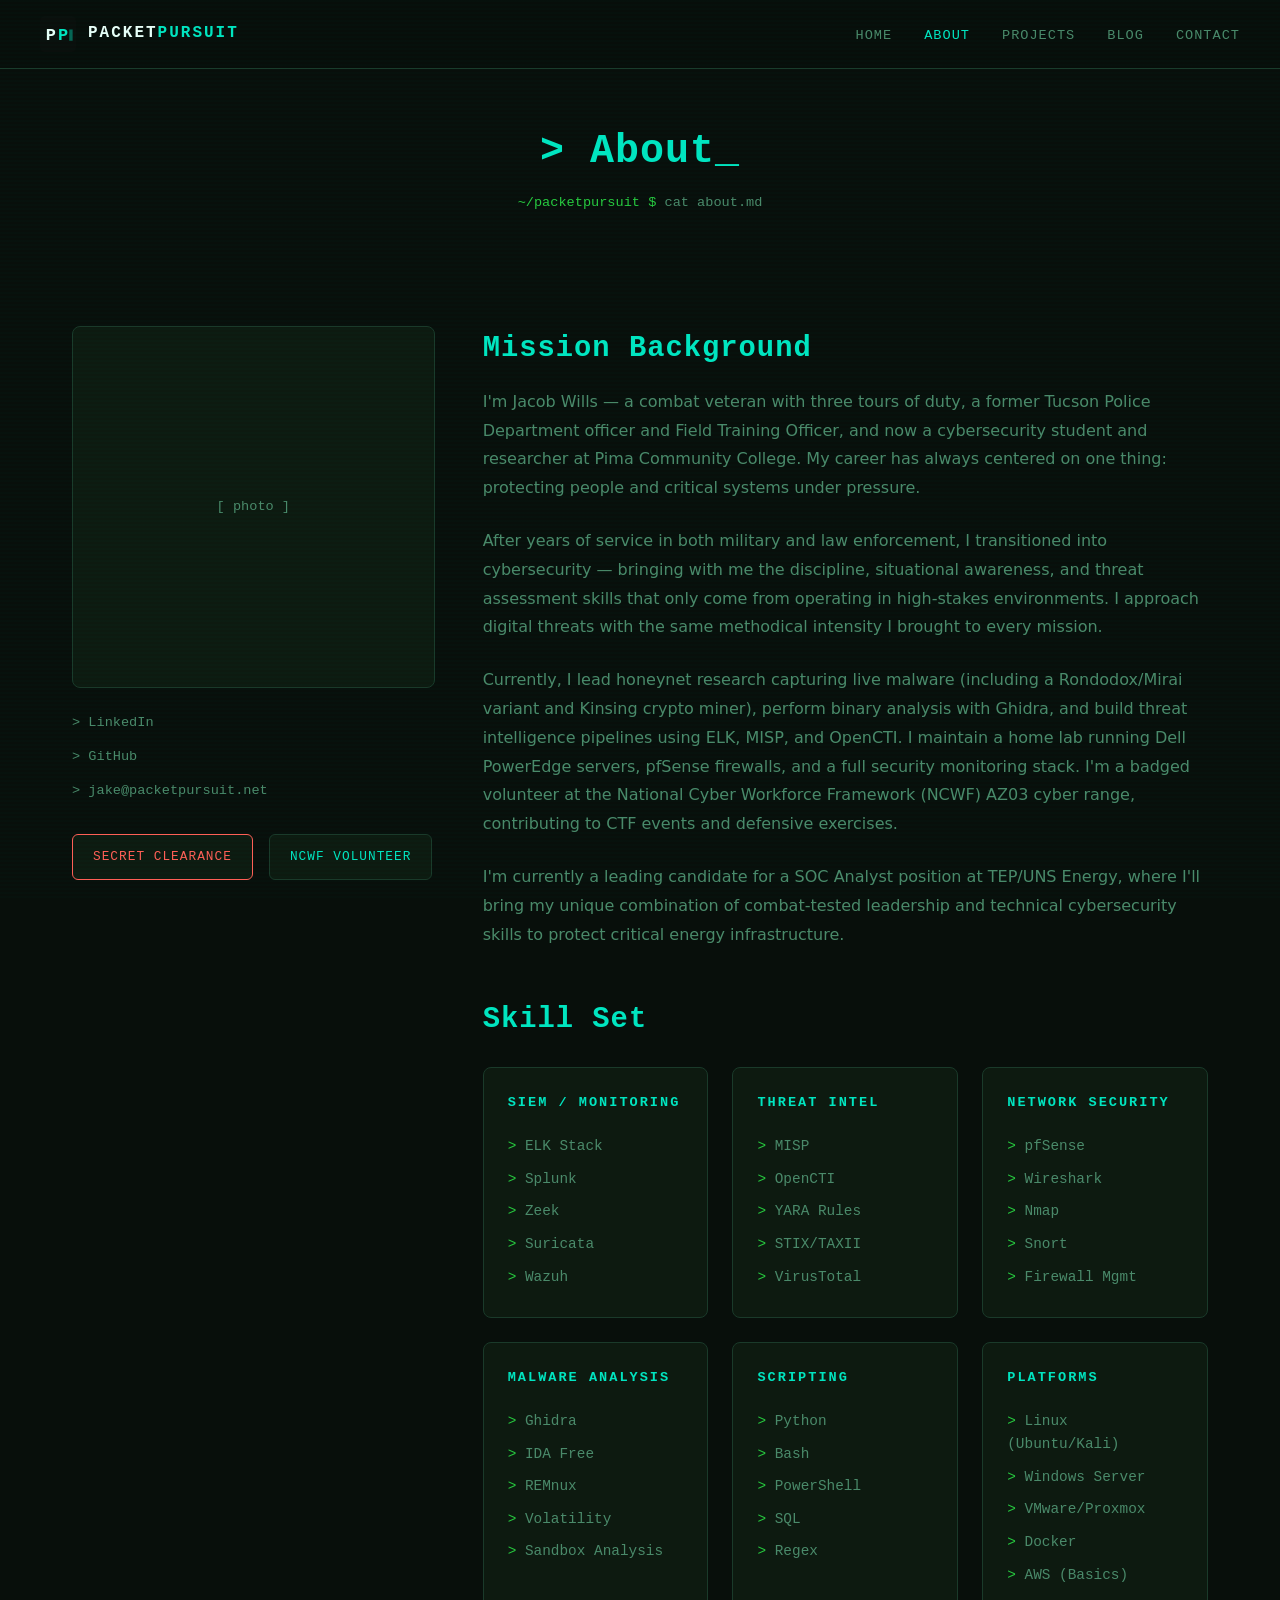
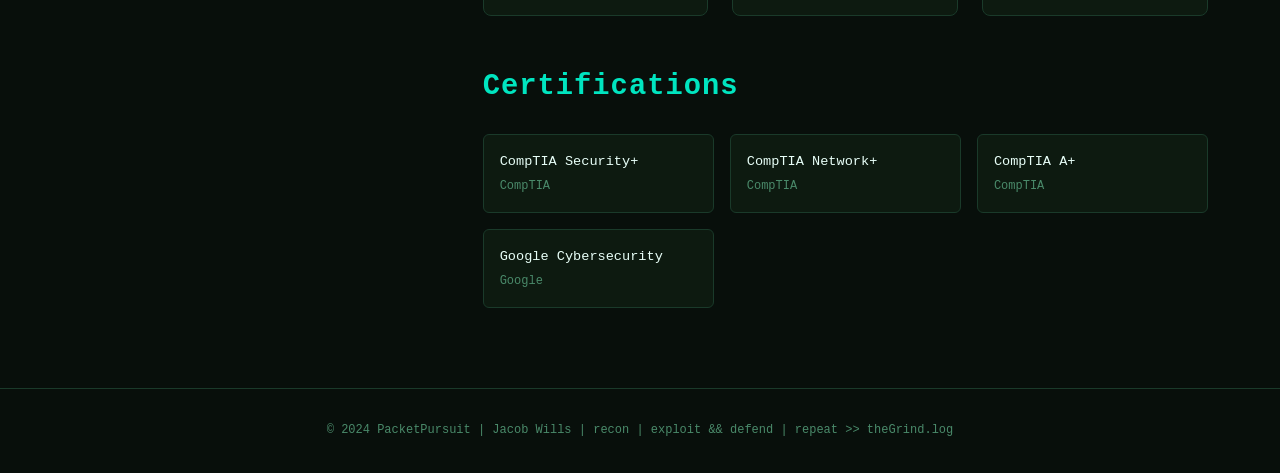
==== about.html @ 6d6a472d "initial site build — full PacketPursuit portfolio Five-page cybersecurity portfolio with terminal-in" ====
<!DOCTYPE html>
<html lang="en">
<head>
    <meta charset="UTF-8">
    <meta name="viewport" content="width=device-width, initial-scale=1.0">
    <title>About | PacketPursuit — Jacob Wills</title>
    <meta name="description" content="About Jacob Wills — veteran, former law enforcement, cybersecurity researcher.">
    <link rel="icon" type="image/svg+xml" href="assets/favicon.svg">
    <link rel="stylesheet" href="css/style.css">
</head>
<body>
    <!-- Nav -->
    <nav>
        <div class="nav-inner">
            <a href="index.html" class="logo-link">
                <img src="assets/favicon.svg" alt="PP">
                <span class="logo-text">PACKET<span>PURSUIT</span></span>
            </a>
            <button class="hamburger" aria-label="Toggle navigation">
                <span></span><span></span><span></span>
            </button>
            <ul>
                <li><a href="index.html">Home</a></li>
                <li><a href="about.html" class="active">About</a></li>
                <li><a href="projects.html">Projects</a></li>
                <li><a href="blog.html">Blog</a></li>
                <li><a href="contact.html">Contact</a></li>
            </ul>
        </div>
    </nav>

    <!-- Page Header -->
    <div class="page-header">
        <h1>&gt; About_</h1>
        <p class="prompt-line"><span>~/packetpursuit $</span> cat about.md</p>
    </div>

    <!-- About Content -->
    <section>
        <div class="container">
            <div class="about-grid">
                <!-- Sidebar -->
                <div class="about-sidebar fade-in">
                    <div class="photo-placeholder">[ photo ]</div>
                    <div class="social-links">
                        <a href="https://www.linkedin.com/in/jacobwills" target="_blank" rel="noopener">&gt; LinkedIn</a>
                        <a href="https://github.com/PacketPursuit" target="_blank" rel="noopener">&gt; GitHub</a>
                        <a href="mailto:jake@packetpursuit.net">&gt; jake@packetpursuit.net</a>
                    </div>

                    <div class="badges">
                        <span class="badge clearance">SECRET CLEARANCE</span>
                        <span class="badge">NCWF VOLUNTEER</span>
                    </div>
                </div>

                <!-- Main Content -->
                <div class="about-content fade-in">
                    <h2>Mission Background</h2>
                    <p>
                        I'm Jacob Wills — a combat veteran with three tours of duty, a former Tucson Police Department officer and Field Training Officer, and now a cybersecurity student and researcher at Pima Community College. My career has always centered on one thing: protecting people and critical systems under pressure.
                    </p>
                    <p>
                        After years of service in both military and law enforcement, I transitioned into cybersecurity — bringing with me the discipline, situational awareness, and threat assessment skills that only come from operating in high-stakes environments. I approach digital threats with the same methodical intensity I brought to every mission.
                    </p>
                    <p>
                        Currently, I lead honeynet research capturing live malware (including a Rondodox/Mirai variant and Kinsing crypto miner), perform binary analysis with Ghidra, and build threat intelligence pipelines using ELK, MISP, and OpenCTI. I maintain a home lab running Dell PowerEdge servers, pfSense firewalls, and a full security monitoring stack. I'm a badged volunteer at the National Cyber Workforce Framework (NCWF) AZ03 cyber range, contributing to CTF events and defensive exercises.
                    </p>
                    <p>
                        I'm currently a leading candidate for a SOC Analyst position at TEP/UNS Energy, where I'll bring my unique combination of combat-tested leadership and technical cybersecurity skills to protect critical energy infrastructure.
                    </p>

                    <!-- Skills -->
                    <div class="skills-section">
                        <h2>Skill Set</h2>
                        <div class="skills-grid">
                            <div class="skill-category">
                                <h4>SIEM / Monitoring</h4>
                                <ul>
                                    <li>ELK Stack</li>
                                    <li>Splunk</li>
                                    <li>Zeek</li>
                                    <li>Suricata</li>
                                    <li>Wazuh</li>
                                </ul>
                            </div>
                            <div class="skill-category">
                                <h4>Threat Intel</h4>
                                <ul>
                                    <li>MISP</li>
                                    <li>OpenCTI</li>
                                    <li>YARA Rules</li>
                                    <li>STIX/TAXII</li>
                                    <li>VirusTotal</li>
                                </ul>
                            </div>
                            <div class="skill-category">
                                <h4>Network Security</h4>
                                <ul>
                                    <li>pfSense</li>
                                    <li>Wireshark</li>
                                    <li>Nmap</li>
                                    <li>Snort</li>
                                    <li>Firewall Mgmt</li>
                                </ul>
                            </div>
                            <div class="skill-category">
                                <h4>Malware Analysis</h4>
                                <ul>
                                    <li>Ghidra</li>
                                    <li>IDA Free</li>
                                    <li>REMnux</li>
                                    <li>Volatility</li>
                                    <li>Sandbox Analysis</li>
                                </ul>
                            </div>
                            <div class="skill-category">
                                <h4>Scripting</h4>
                                <ul>
                                    <li>Python</li>
                                    <li>Bash</li>
                                    <li>PowerShell</li>
                                    <li>SQL</li>
                                    <li>Regex</li>
                                </ul>
                            </div>
                            <div class="skill-category">
                                <h4>Platforms</h4>
                                <ul>
                                    <li>Linux (Ubuntu/Kali)</li>
                                    <li>Windows Server</li>
                                    <li>VMware/Proxmox</li>
                                    <li>Docker</li>
                                    <li>AWS (Basics)</li>
                                </ul>
                            </div>
                        </div>
                    </div>

                    <!-- Certifications -->
                    <div class="skills-section">
                        <h2>Certifications</h2>
                        <div class="certs-grid">
                            <div class="cert-item">
                                CompTIA Security+
                                <span class="cert-org">CompTIA</span>
                            </div>
                            <div class="cert-item">
                                CompTIA Network+
                                <span class="cert-org">CompTIA</span>
                            </div>
                            <div class="cert-item">
                                CompTIA A+
                                <span class="cert-org">CompTIA</span>
                            </div>
                            <div class="cert-item">
                                Google Cybersecurity
                                <span class="cert-org">Google</span>
                            </div>
                        </div>
                    </div>
                </div>
            </div>
        </div>
    </section>

    <!-- Footer -->
    <footer>
        <p>&copy; 2024 PacketPursuit | Jacob Wills | recon | exploit &amp;&amp; defend | repeat &gt;&gt; theGrind.log</p>
    </footer>

    <script src="js/main.js"></script>
</body>
</html>
---- css/style.css ----
/* ===== RESET & BASE ===== */
*, *::before, *::after {
    margin: 0;
    padding: 0;
    box-sizing: border-box;
}

:root {
    --bg: #080f0b;
    --surface: #0d1a10;
    --border: #1a3a2a;
    --accent: #00e5c0;
    --green: #27c93f;
    --text: #e8fff8;
    --text-secondary: #4a8a6a;
    --font-mono: 'Courier New', monospace;
    --font-body: system-ui, -apple-system, sans-serif;
}

html {
    scroll-behavior: smooth;
}

body {
    background: var(--bg);
    color: var(--text);
    font-family: var(--font-body);
    line-height: 1.6;
    overflow-x: hidden;
}

/* ===== SCANLINE OVERLAY ===== */
body::before {
    content: '';
    position: fixed;
    top: 0;
    left: 0;
    width: 100%;
    height: 100%;
    pointer-events: none;
    z-index: 9999;
    background: repeating-linear-gradient(
        0deg,
        transparent,
        transparent 2px,
        rgba(0, 229, 192, 0.015) 2px,
        rgba(0, 229, 192, 0.015) 4px
    );
}

/* ===== TYPOGRAPHY ===== */
h1, h2, h3, h4 {
    font-family: var(--font-mono);
    color: var(--text);
    letter-spacing: 1px;
}

h1 { font-size: 2.5rem; }
h2 { font-size: 1.8rem; margin-bottom: 1.5rem; }
h3 { font-size: 1.3rem; }

a {
    color: var(--accent);
    text-decoration: none;
    transition: color 0.2s;
}

a:hover {
    color: var(--green);
}

/* ===== LAYOUT ===== */
.container {
    max-width: 1200px;
    margin: 0 auto;
    padding: 0 2rem;
}

section {
    padding: 5rem 0;
}

/* ===== NAV ===== */
nav {
    position: fixed;
    top: 0;
    left: 0;
    right: 0;
    z-index: 1000;
    background: rgba(8, 15, 11, 0.95);
    backdrop-filter: blur(10px);
    border-bottom: 1px solid var(--border);
    padding: 1rem 2rem;
}

nav .nav-inner {
    max-width: 1200px;
    margin: 0 auto;
    display: flex;
    justify-content: space-between;
    align-items: center;
}

nav .logo-link {
    display: flex;
    align-items: center;
    gap: 0.75rem;
}

nav .logo-link img {
    height: 36px;
    width: auto;
}

nav .logo-text {
    font-family: var(--font-mono);
    font-size: 1rem;
    font-weight: 700;
    color: var(--text);
    letter-spacing: 2px;
}

nav .logo-text span {
    color: var(--accent);
}

nav ul {
    list-style: none;
    display: flex;
    gap: 2rem;
}

nav ul a {
    font-family: var(--font-mono);
    font-size: 0.85rem;
    color: var(--text-secondary);
    letter-spacing: 1px;
    text-transform: uppercase;
    transition: color 0.2s;
}

nav ul a:hover,
nav ul a.active {
    color: var(--accent);
}

.hamburger {
    display: none;
    flex-direction: column;
    gap: 5px;
    cursor: pointer;
    background: none;
    border: none;
    padding: 4px;
}

.hamburger span {
    display: block;
    width: 24px;
    height: 2px;
    background: var(--accent);
    transition: transform 0.3s, opacity 0.3s;
}

.hamburger.open span:nth-child(1) {
    transform: rotate(45deg) translate(5px, 5px);
}

.hamburger.open span:nth-child(2) {
    opacity: 0;
}

.hamburger.open span:nth-child(3) {
    transform: rotate(-45deg) translate(5px, -5px);
}

/* ===== HERO ===== */
.hero {
    min-height: 100vh;
    display: flex;
    align-items: center;
    justify-content: center;
    text-align: center;
    padding-top: 80px;
}

.hero-terminal {
    background: var(--surface);
    border: 1px solid var(--border);
    border-radius: 8px;
    padding: 2rem 3rem;
    max-width: 700px;
    width: 100%;
    text-align: left;
}

.terminal-dots {
    display: flex;
    gap: 8px;
    margin-bottom: 1rem;
    padding-bottom: 1rem;
    border-bottom: 1px solid var(--border);
}

.terminal-dots span {
    width: 12px;
    height: 12px;
    border-radius: 50%;
}

.dot-red { background: #ff5f56; }
.dot-yellow { background: #ffbd2e; }
.dot-green { background: #27c93f; }

.hero-name {
    font-family: var(--font-mono);
    font-size: 2.2rem;
    font-weight: 700;
    color: var(--text);
    margin-bottom: 0.5rem;
}

.hero-name .cursor {
    display: inline-block;
    width: 14px;
    height: 2.2rem;
    background: var(--accent);
    margin-left: 4px;
    vertical-align: middle;
    animation: blink 1.2s step-end infinite;
}

.hero-tagline {
    font-family: var(--font-mono);
    color: var(--accent);
    font-size: 1.1rem;
    margin-bottom: 1rem;
    opacity: 0;
    transition: opacity 0.8s ease;
}

.hero-tagline.visible {
    opacity: 1;
}

.hero-bio {
    color: var(--text-secondary);
    font-size: 0.95rem;
    line-height: 1.7;
    margin-bottom: 1.5rem;
    opacity: 0;
    transition: opacity 0.8s ease 0.3s;
}

.hero-bio.visible {
    opacity: 1;
}

.hero-prompt {
    font-family: var(--font-mono);
    color: var(--text-secondary);
    font-size: 0.85rem;
    margin-bottom: 0.5rem;
}

.hero-prompt span {
    color: var(--green);
}

@keyframes blink {
    0%, 100% { opacity: 1; }
    50% { opacity: 0; }
}

/* ===== CTA CARDS ===== */
.cta-grid {
    display: grid;
    grid-template-columns: repeat(3, 1fr);
    gap: 1.5rem;
    margin-top: 3rem;
}

.cta-card {
    background: var(--surface);
    border: 1px solid var(--border);
    border-radius: 8px;
    padding: 2rem;
    text-align: center;
    transition: border-color 0.3s, transform 0.3s, box-shadow 0.3s;
}

.cta-card:hover {
    border-color: var(--accent);
    transform: translateY(-4px);
    box-shadow: 0 4px 20px rgba(0, 229, 192, 0.1);
}

.cta-card h3 {
    color: var(--accent);
    margin-bottom: 0.5rem;
}

.cta-card p {
    color: var(--text-secondary);
    font-size: 0.9rem;
    margin-bottom: 1rem;
}

.cta-card a {
    font-family: var(--font-mono);
    font-size: 0.85rem;
}

/* ===== THREAT TICKER ===== */
.ticker-section {
    border-top: 1px solid var(--border);
    padding: 1rem 0;
    overflow: hidden;
}

.ticker-wrap {
    display: flex;
    animation: ticker 30s linear infinite;
}

.ticker-item {
    flex-shrink: 0;
    padding: 0 3rem;
    font-family: var(--font-mono);
    font-size: 0.8rem;
    color: var(--text-secondary);
    white-space: nowrap;
}

.ticker-item .tag {
    color: var(--accent);
    margin-right: 0.5rem;
}

@keyframes ticker {
    0% { transform: translateX(0); }
    100% { transform: translateX(-50%); }
}

/* ===== ABOUT PAGE ===== */
.about-grid {
    display: grid;
    grid-template-columns: 1fr 2fr;
    gap: 3rem;
    align-items: start;
}

.about-sidebar {
    position: sticky;
    top: 100px;
}

.photo-placeholder {
    width: 100%;
    aspect-ratio: 1;
    background: var(--surface);
    border: 1px solid var(--border);
    border-radius: 8px;
    display: flex;
    align-items: center;
    justify-content: center;
    font-family: var(--font-mono);
    color: var(--text-secondary);
    font-size: 0.85rem;
    margin-bottom: 1.5rem;
}

.social-links {
    display: flex;
    flex-direction: column;
    gap: 0.75rem;
}

.social-links a {
    font-family: var(--font-mono);
    font-size: 0.85rem;
    color: var(--text-secondary);
    transition: color 0.2s;
}

.social-links a:hover {
    color: var(--accent);
}

.about-content h2 {
    color: var(--accent);
    margin-bottom: 1rem;
}

.about-content p {
    color: var(--text-secondary);
    margin-bottom: 1.5rem;
    line-height: 1.8;
}

/* ===== SKILLS GRID ===== */
.skills-section {
    margin-top: 3rem;
}

.skills-grid {
    display: grid;
    grid-template-columns: repeat(3, 1fr);
    gap: 1.5rem;
    margin-top: 1.5rem;
}

.skill-category {
    background: var(--surface);
    border: 1px solid var(--border);
    border-radius: 8px;
    padding: 1.5rem;
}

.skill-category h4 {
    color: var(--accent);
    font-size: 0.85rem;
    text-transform: uppercase;
    letter-spacing: 2px;
    margin-bottom: 1rem;
}

.skill-category ul {
    list-style: none;
}

.skill-category li {
    color: var(--text-secondary);
    font-size: 0.9rem;
    padding: 0.3rem 0;
    font-family: var(--font-mono);
}

.skill-category li::before {
    content: '> ';
    color: var(--green);
}

/* ===== BADGES ===== */
.badges {
    display: flex;
    gap: 1rem;
    margin-top: 2rem;
    flex-wrap: wrap;
}

.badge {
    background: var(--surface);
    border: 1px solid var(--border);
    border-radius: 6px;
    padding: 0.75rem 1.25rem;
    font-family: var(--font-mono);
    font-size: 0.8rem;
    color: var(--accent);
    letter-spacing: 1px;
}

.badge.clearance {
    border-color: #ff5f56;
    color: #ff5f56;
}

/* ===== CERTIFICATIONS ===== */
.certs-grid {
    display: grid;
    grid-template-columns: repeat(auto-fill, minmax(200px, 1fr));
    gap: 1rem;
    margin-top: 1.5rem;
}

.cert-item {
    background: var(--surface);
    border: 1px solid var(--border);
    border-radius: 6px;
    padding: 1rem;
    font-family: var(--font-mono);
    font-size: 0.85rem;
    color: var(--text);
}

.cert-item .cert-org {
    color: var(--text-secondary);
    font-size: 0.75rem;
    display: block;
    margin-top: 0.25rem;
}

/* ===== PROJECTS ===== */
.projects-grid {
    display: grid;
    grid-template-columns: repeat(auto-fill, minmax(340px, 1fr));
    gap: 1.5rem;
}

.project-card {
    background: var(--surface);
    border: 1px solid var(--border);
    border-radius: 8px;
    padding: 2rem;
    transition: border-color 0.3s, transform 0.3s, box-shadow 0.3s;
}

.project-card:hover {
    border-color: var(--accent);
    transform: translateY(-4px);
    box-shadow: 0 4px 20px rgba(0, 229, 192, 0.1);
}

.project-card.featured {
    grid-column: 1 / -1;
    border-color: var(--accent);
    background: linear-gradient(135deg, var(--surface) 0%, rgba(0, 229, 192, 0.03) 100%);
}

.project-card .featured-tag {
    display: inline-block;
    font-family: var(--font-mono);
    font-size: 0.7rem;
    color: var(--bg);
    background: var(--accent);
    padding: 0.2rem 0.6rem;
    border-radius: 3px;
    letter-spacing: 2px;
    text-transform: uppercase;
    margin-bottom: 0.75rem;
}

.project-card h3 {
    color: var(--text);
    margin-bottom: 0.75rem;
}

.project-tags {
    display: flex;
    flex-wrap: wrap;
    gap: 0.5rem;
    margin-bottom: 1rem;
}

.project-tags span {
    font-family: var(--font-mono);
    font-size: 0.7rem;
    padding: 0.2rem 0.6rem;
    border: 1px solid var(--border);
    border-radius: 3px;
    color: var(--text-secondary);
}

.project-card p {
    color: var(--text-secondary);
    font-size: 0.9rem;
    line-height: 1.7;
    margin-bottom: 1rem;
}

.project-detail {
    max-height: 0;
    overflow: hidden;
    transition: max-height 0.4s ease;
}

.project-detail.open {
    max-height: 500px;
}

.project-detail p {
    padding-top: 1rem;
    border-top: 1px solid var(--border);
}

.project-links {
    display: flex;
    gap: 1rem;
    margin-top: 1rem;
}

.project-links a {
    font-family: var(--font-mono);
    font-size: 0.8rem;
}

.expand-btn {
    background: none;
    border: 1px solid var(--border);
    color: var(--text-secondary);
    font-family: var(--font-mono);
    font-size: 0.8rem;
    padding: 0.4rem 1rem;
    border-radius: 4px;
    cursor: pointer;
    transition: border-color 0.2s, color 0.2s;
}

.expand-btn:hover {
    border-color: var(--accent);
    color: var(--accent);
}

/* CTF Section */
.ctf-section {
    margin-top: 3rem;
    padding-top: 3rem;
    border-top: 1px solid var(--border);
}

.ctf-placeholder {
    background: var(--surface);
    border: 1px solid var(--border);
    border-radius: 8px;
    padding: 3rem;
    text-align: center;
}

.ctf-placeholder p {
    color: var(--text-secondary);
    font-family: var(--font-mono);
    font-size: 0.9rem;
}

/* ===== BLOG ===== */
.blog-grid {
    display: grid;
    grid-template-columns: 1fr 1fr;
    gap: 3rem;
}

.blog-column h2 {
    color: var(--accent);
    margin-bottom: 1.5rem;
    padding-bottom: 0.75rem;
    border-bottom: 1px solid var(--border);
}

.blog-column .column-desc {
    color: var(--text-secondary);
    font-size: 0.85rem;
    margin-bottom: 1.5rem;
    font-style: italic;
}

.post-card {
    background: var(--surface);
    border: 1px solid var(--border);
    border-radius: 8px;
    padding: 1.5rem;
    margin-bottom: 1.5rem;
    transition: border-color 0.3s, transform 0.3s;
}

.post-card:hover {
    border-color: var(--accent);
    transform: translateY(-2px);
}

.post-card .post-date {
    font-family: var(--font-mono);
    font-size: 0.75rem;
    color: var(--text-secondary);
    margin-bottom: 0.5rem;
}

.post-card h3 {
    font-size: 1.1rem;
    margin-bottom: 0.5rem;
}

.post-card .post-tags {
    display: flex;
    gap: 0.5rem;
    margin-bottom: 0.75rem;
}

.post-card .post-tags span {
    font-family: var(--font-mono);
    font-size: 0.65rem;
    padding: 0.15rem 0.5rem;
    border: 1px solid var(--border);
    border-radius: 3px;
    color: var(--accent);
}

.post-card .excerpt {
    color: var(--text-secondary);
    font-size: 0.85rem;
    line-height: 1.6;
    margin-bottom: 0.75rem;
}

.post-card .read-more {
    font-family: var(--font-mono);
    font-size: 0.8rem;
}

.automation-note {
    font-family: var(--font-mono);
    font-size: 0.75rem;
    color: var(--text-secondary);
    background: var(--surface);
    border: 1px dashed var(--border);
    border-radius: 6px;
    padding: 0.75rem 1rem;
    margin-top: 1rem;
}

/* ===== CONTACT ===== */
.contact-layout {
    max-width: 700px;
    margin: 0 auto;
    text-align: center;
}

.contact-info {
    margin-bottom: 3rem;
}

.contact-info h2 {
    color: var(--accent);
    margin-bottom: 1.5rem;
}

.contact-item {
    font-family: var(--font-mono);
    font-size: 0.95rem;
    color: var(--text-secondary);
    margin-bottom: 0.75rem;
}

.contact-item a {
    color: var(--text);
}

.download-btns {
    display: flex;
    gap: 1rem;
    justify-content: center;
    margin: 2rem 0;
}

.btn {
    display: inline-block;
    font-family: var(--font-mono);
    font-size: 0.85rem;
    padding: 0.75rem 1.5rem;
    border: 1px solid var(--accent);
    border-radius: 6px;
    color: var(--accent);
    text-transform: uppercase;
    letter-spacing: 1px;
    transition: background 0.3s, color 0.3s;
}

.btn:hover {
    background: var(--accent);
    color: var(--bg);
}

.btn-primary {
    background: var(--accent);
    color: var(--bg);
}

.btn-primary:hover {
    background: transparent;
    color: var(--accent);
}

/* Contact Form */
.contact-form {
    text-align: left;
    margin-top: 3rem;
}

.contact-form h3 {
    text-align: center;
    color: var(--accent);
    margin-bottom: 1.5rem;
}

.form-group {
    margin-bottom: 1.25rem;
}

.form-group label {
    display: block;
    font-family: var(--font-mono);
    font-size: 0.8rem;
    color: var(--text-secondary);
    margin-bottom: 0.5rem;
    text-transform: uppercase;
    letter-spacing: 1px;
}

.form-group input,
.form-group textarea {
    width: 100%;
    padding: 0.75rem 1rem;
    background: var(--surface);
    border: 1px solid var(--border);
    border-radius: 6px;
    color: var(--text);
    font-family: var(--font-body);
    font-size: 0.9rem;
    transition: border-color 0.3s;
}

.form-group input:focus,
.form-group textarea:focus {
    outline: none;
    border-color: var(--accent);
}

.form-group textarea {
    min-height: 150px;
    resize: vertical;
}

.form-submit {
    text-align: center;
    margin-top: 1.5rem;
}

.form-submit button {
    cursor: pointer;
}

/* Tracking Widget */
.tracking-widget {
    margin-top: 3rem;
    background: var(--surface);
    border: 1px solid var(--border);
    border-radius: 8px;
    padding: 1.5rem;
}

.tracking-widget h4 {
    font-size: 0.8rem;
    color: var(--accent);
    text-transform: uppercase;
    letter-spacing: 2px;
    margin-bottom: 0.75rem;
}

.tracking-widget .cve-id {
    font-family: var(--font-mono);
    font-size: 1.1rem;
    color: var(--text);
    margin-bottom: 0.5rem;
}

.tracking-widget .cve-desc {
    color: var(--text-secondary);
    font-size: 0.85rem;
}

/* ===== CHATBOT ===== */
.chat-toggle {
    position: fixed;
    bottom: 2rem;
    right: 2rem;
    width: 56px;
    height: 56px;
    border-radius: 50%;
    background: var(--accent);
    border: none;
    cursor: pointer;
    display: flex;
    align-items: center;
    justify-content: center;
    z-index: 10000;
    box-shadow: 0 4px 20px rgba(0, 229, 192, 0.3);
    transition: transform 0.3s;
}

.chat-toggle:hover {
    transform: scale(1.1);
}

.chat-toggle svg {
    width: 24px;
    height: 24px;
    fill: var(--bg);
}

.chat-panel {
    position: fixed;
    bottom: 6rem;
    right: 2rem;
    width: 380px;
    height: 500px;
    background: var(--surface);
    border: 1px solid var(--border);
    border-radius: 12px;
    display: flex;
    flex-direction: column;
    z-index: 10000;
    opacity: 0;
    transform: translateY(20px) scale(0.95);
    pointer-events: none;
    transition: opacity 0.3s, transform 0.3s;
    overflow: hidden;
}

.chat-panel.open {
    opacity: 1;
    transform: translateY(0) scale(1);
    pointer-events: auto;
}

.chat-header {
    display: flex;
    justify-content: space-between;
    align-items: center;
    padding: 1rem 1.25rem;
    border-bottom: 1px solid var(--border);
    background: var(--bg);
}

.chat-header h4 {
    font-size: 0.9rem;
    color: var(--accent);
}

.chat-close {
    background: none;
    border: none;
    color: var(--text-secondary);
    cursor: pointer;
    font-size: 1.2rem;
    font-family: var(--font-mono);
}

.chat-messages {
    flex: 1;
    overflow-y: auto;
    padding: 1rem;
    display: flex;
    flex-direction: column;
    gap: 0.75rem;
}

.chat-msg {
    max-width: 85%;
    padding: 0.6rem 1rem;
    border-radius: 8px;
    font-size: 0.85rem;
    line-height: 1.5;
}

.chat-msg.bot {
    background: var(--bg);
    color: var(--text);
    align-self: flex-start;
    border: 1px solid var(--border);
}

.chat-msg.user {
    background: var(--accent);
    color: var(--bg);
    align-self: flex-end;
}

.chat-input-area {
    display: flex;
    padding: 0.75rem;
    border-top: 1px solid var(--border);
    gap: 0.5rem;
}

.chat-input-area input {
    flex: 1;
    padding: 0.6rem 0.75rem;
    background: var(--bg);
    border: 1px solid var(--border);
    border-radius: 6px;
    color: var(--text);
    font-size: 0.85rem;
    font-family: var(--font-body);
}

.chat-input-area input:focus {
    outline: none;
    border-color: var(--accent);
}

.chat-input-area button {
    padding: 0.6rem 1rem;
    background: var(--accent);
    border: none;
    border-radius: 6px;
    color: var(--bg);
    font-family: var(--font-mono);
    font-size: 0.8rem;
    cursor: pointer;
    font-weight: 700;
    transition: opacity 0.2s;
}

.chat-input-area button:hover {
    opacity: 0.85;
}

/* ===== FOOTER ===== */
footer {
    border-top: 1px solid var(--border);
    padding: 2rem;
    text-align: center;
}

footer p {
    font-family: var(--font-mono);
    font-size: 0.75rem;
    color: var(--text-secondary);
}

/* ===== FADE-IN ANIMATION ===== */
.fade-in {
    opacity: 0;
    transform: translateY(30px);
    transition: opacity 0.6s ease, transform 0.6s ease;
}

.fade-in.visible {
    opacity: 1;
    transform: translateY(0);
}

/* ===== PAGE HEADER ===== */
.page-header {
    padding-top: 120px;
    padding-bottom: 2rem;
    text-align: center;
}

.page-header h1 {
    color: var(--accent);
}

.page-header .prompt-line {
    font-family: var(--font-mono);
    color: var(--text-secondary);
    font-size: 0.85rem;
    margin-top: 0.5rem;
}

.page-header .prompt-line span {
    color: var(--green);
}

/* ===== RESPONSIVE ===== */
@media (max-width: 768px) {
    nav ul {
        position: fixed;
        top: 60px;
        left: 0;
        right: 0;
        background: var(--bg);
        border-bottom: 1px solid var(--border);
        flex-direction: column;
        align-items: center;
        padding: 1.5rem 0;
        gap: 1.25rem;
        transform: translateY(-100%);
        opacity: 0;
        transition: transform 0.3s, opacity 0.3s;
        pointer-events: none;
    }

    nav ul.open {
        transform: translateY(0);
        opacity: 1;
        pointer-events: auto;
    }

    .hamburger {
        display: flex;
    }

    h1 { font-size: 1.8rem; }
    h2 { font-size: 1.4rem; }

    .hero-terminal {
        padding: 1.5rem;
    }

    .hero-name {
        font-size: 1.5rem;
    }

    .cta-grid {
        grid-template-columns: 1fr;
    }

    .about-grid {
        grid-template-columns: 1fr;
    }

    .about-sidebar {
        position: static;
    }

    .skills-grid {
        grid-template-columns: 1fr;
    }

    .projects-grid {
        grid-template-columns: 1fr;
    }

    .project-card.featured {
        grid-column: 1;
    }

    .blog-grid {
        grid-template-columns: 1fr;
    }

    .download-btns {
        flex-direction: column;
        align-items: center;
    }

    /* Chat full-screen on mobile */
    .chat-panel {
        bottom: 0;
        right: 0;
        left: 0;
        width: 100%;
        height: 100%;
        border-radius: 0;
    }

    .chat-toggle {
        bottom: 1rem;
        right: 1rem;
    }
}
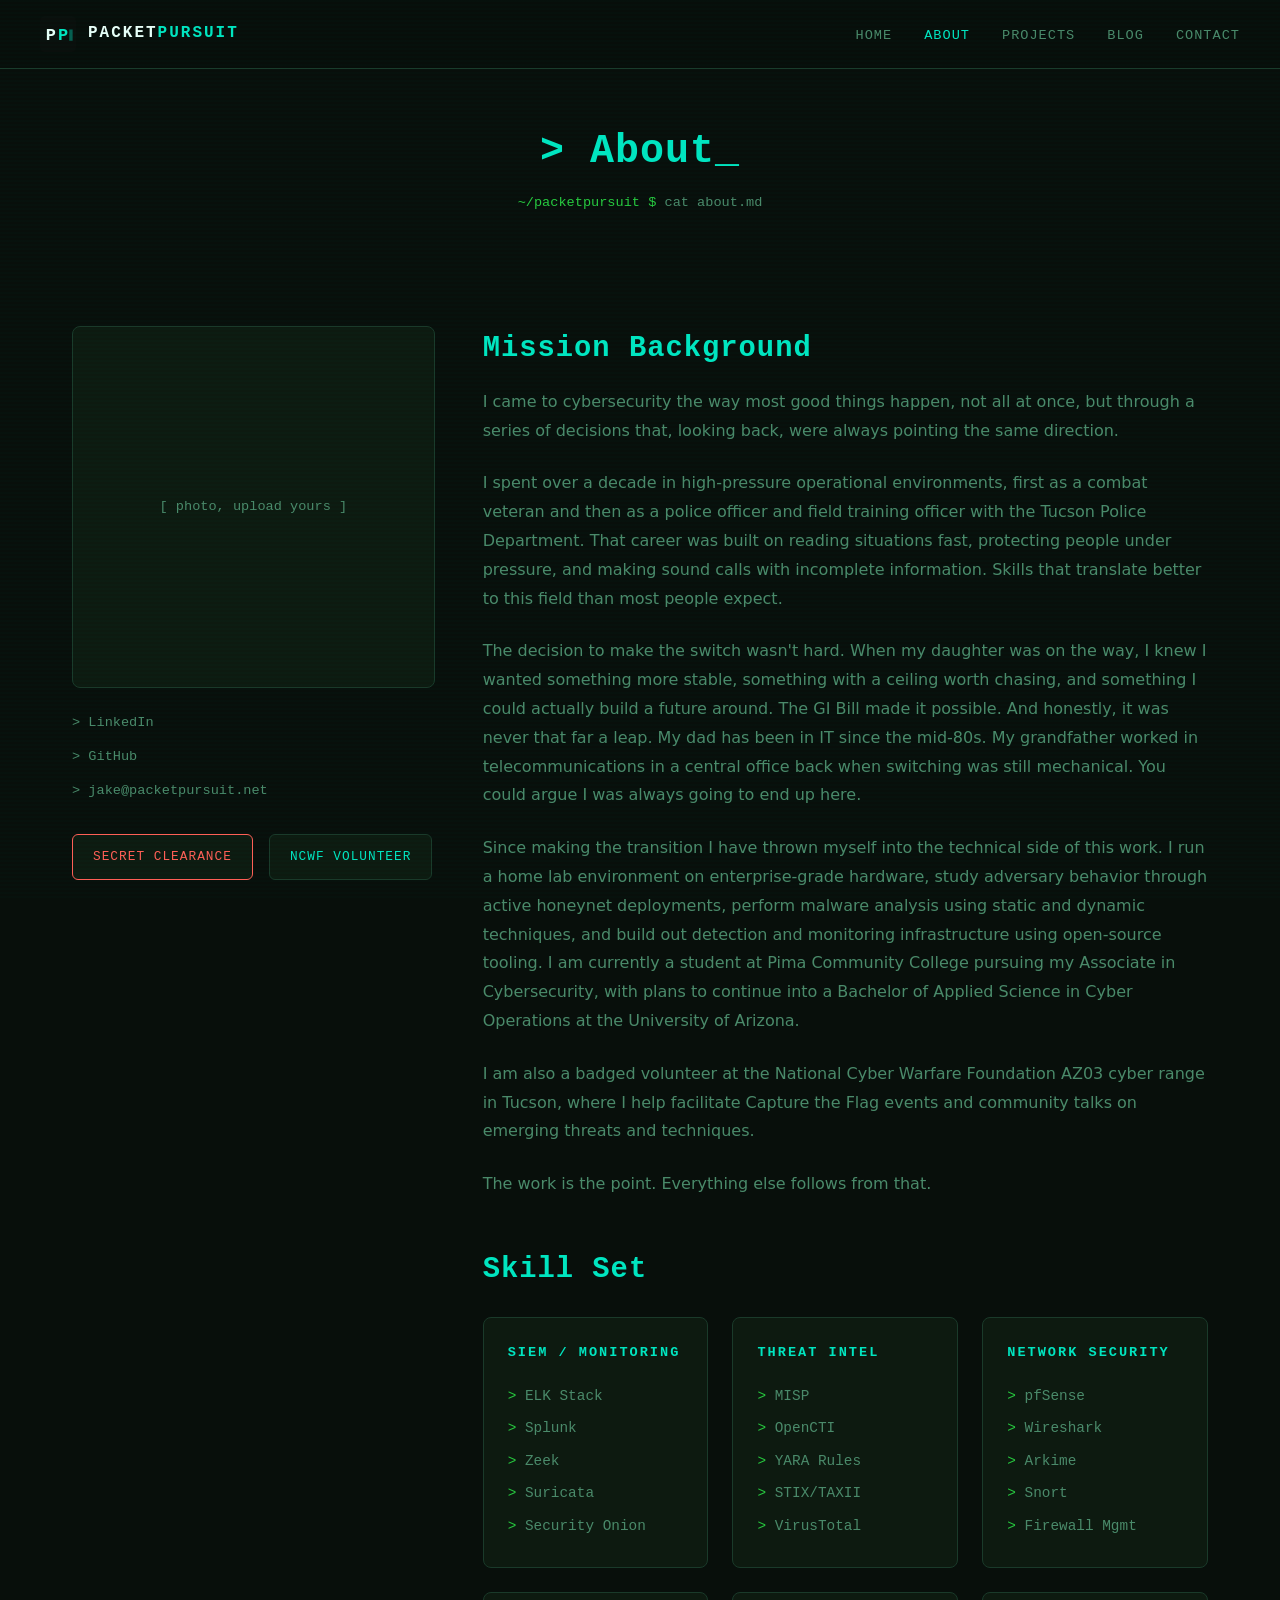
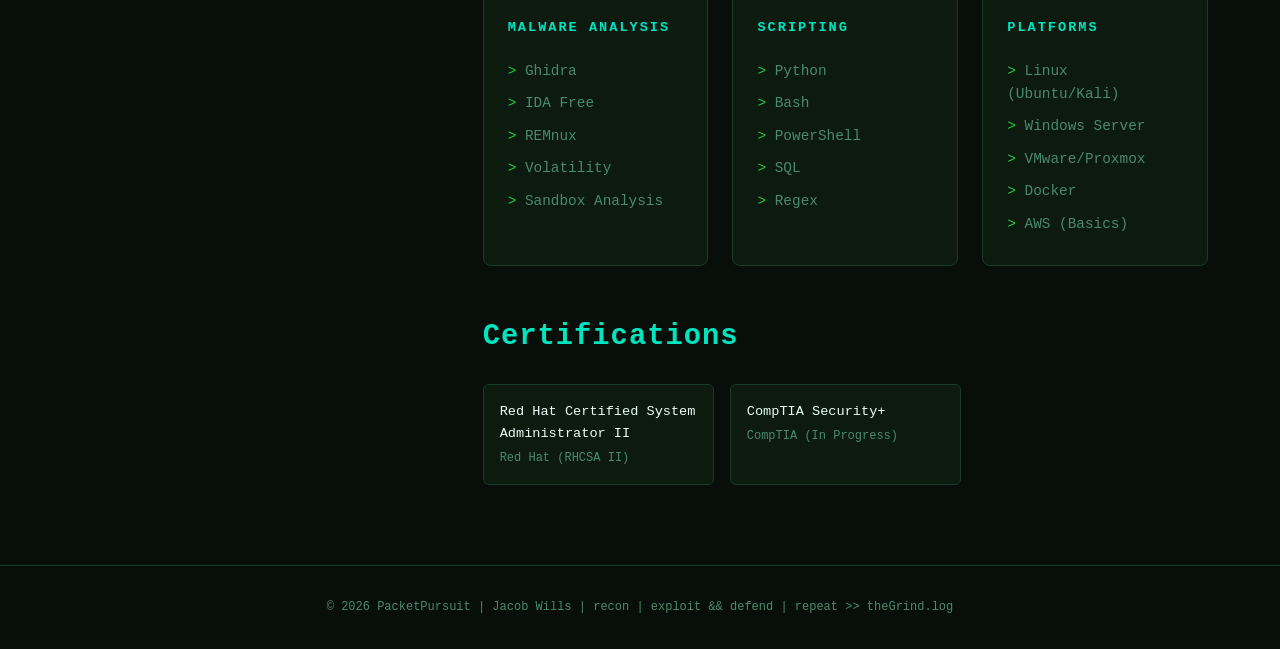
==== commit 981bbd03: "revise content across all pages Global: scrub all em dashes, copyright 2024 to 2026.  Home: new tagl" ====
--- a/about.html
+++ b/about.html
@@ -3,8 +3,8 @@
 <head>
     <meta charset="UTF-8">
     <meta name="viewport" content="width=device-width, initial-scale=1.0">
-    <title>About | PacketPursuit — Jacob Wills</title>
-    <meta name="description" content="About Jacob Wills — veteran, former law enforcement, cybersecurity researcher.">
+    <title>About | PacketPursuit, Jacob Wills</title>
+    <meta name="description" content="About Jacob Wills. Veteran, former law enforcement, cybersecurity researcher.">
     <link rel="icon" type="image/svg+xml" href="assets/favicon.svg">
     <link rel="stylesheet" href="css/style.css">
 </head>
@@ -41,9 +41,12 @@
             <div class="about-grid">
                 <!-- Sidebar -->
                 <div class="about-sidebar fade-in">
-                    <div class="photo-placeholder">[ photo ]</div>
+                    <div class="photo-placeholder">
+                        <img id="profile-photo" src="assets/profile.jpg" alt="Jacob Wills" onerror="this.style.display='none'; this.nextElementSibling.style.display='block';">
+                        <span style="display:block;">[ photo, upload yours ]</span>
+                    </div>
                     <div class="social-links">
-                        <a href="https://www.linkedin.com/in/jacobwills" target="_blank" rel="noopener">&gt; LinkedIn</a>
+                        <a href="https://linkedin.com/in/jacobwills" target="_blank" rel="noopener">&gt; LinkedIn</a>
                         <a href="https://github.com/PacketPursuit" target="_blank" rel="noopener">&gt; GitHub</a>
                         <a href="mailto:jake@packetpursuit.net">&gt; jake@packetpursuit.net</a>
                     </div>
@@ -58,16 +61,22 @@
                 <div class="about-content fade-in">
                     <h2>Mission Background</h2>
                     <p>
-                        I'm Jacob Wills — a combat veteran with three tours of duty, a former Tucson Police Department officer and Field Training Officer, and now a cybersecurity student and researcher at Pima Community College. My career has always centered on one thing: protecting people and critical systems under pressure.
+                        I came to cybersecurity the way most good things happen, not all at once, but through a series of decisions that, looking back, were always pointing the same direction.
                     </p>
                     <p>
-                        After years of service in both military and law enforcement, I transitioned into cybersecurity — bringing with me the discipline, situational awareness, and threat assessment skills that only come from operating in high-stakes environments. I approach digital threats with the same methodical intensity I brought to every mission.
+                        I spent over a decade in high-pressure operational environments, first as a combat veteran and then as a police officer and field training officer with the Tucson Police Department. That career was built on reading situations fast, protecting people under pressure, and making sound calls with incomplete information. Skills that translate better to this field than most people expect.
                     </p>
                     <p>
-                        Currently, I lead honeynet research capturing live malware (including a Rondodox/Mirai variant and Kinsing crypto miner), perform binary analysis with Ghidra, and build threat intelligence pipelines using ELK, MISP, and OpenCTI. I maintain a home lab running Dell PowerEdge servers, pfSense firewalls, and a full security monitoring stack. I'm a badged volunteer at the National Cyber Workforce Framework (NCWF) AZ03 cyber range, contributing to CTF events and defensive exercises.
+                        The decision to make the switch wasn't hard. When my daughter was on the way, I knew I wanted something more stable, something with a ceiling worth chasing, and something I could actually build a future around. The GI Bill made it possible. And honestly, it was never that far a leap. My dad has been in IT since the mid-80s. My grandfather worked in telecommunications in a central office back when switching was still mechanical. You could argue I was always going to end up here.
                     </p>
                     <p>
-                        I'm currently a leading candidate for a SOC Analyst position at TEP/UNS Energy, where I'll bring my unique combination of combat-tested leadership and technical cybersecurity skills to protect critical energy infrastructure.
+                        Since making the transition I have thrown myself into the technical side of this work. I run a home lab environment on enterprise-grade hardware, study adversary behavior through active honeynet deployments, perform malware analysis using static and dynamic techniques, and build out detection and monitoring infrastructure using open-source tooling. I am currently a student at Pima Community College pursuing my Associate in Cybersecurity, with plans to continue into a Bachelor of Applied Science in Cyber Operations at the University of Arizona.
+                    </p>
+                    <p>
+                        I am also a badged volunteer at the National Cyber Warfare Foundation AZ03 cyber range in Tucson, where I help facilitate Capture the Flag events and community talks on emerging threats and techniques.
+                    </p>
+                    <p>
+                        The work is the point. Everything else follows from that.
                     </p>
 
                     <!-- Skills -->
@@ -81,7 +90,7 @@
                                     <li>Splunk</li>
                                     <li>Zeek</li>
                                     <li>Suricata</li>
-                                    <li>Wazuh</li>
+                                    <li>Security Onion</li>
                                 </ul>
                             </div>
                             <div class="skill-category">
@@ -99,7 +108,7 @@
                                 <ul>
                                     <li>pfSense</li>
                                     <li>Wireshark</li>
-                                    <li>Nmap</li>
+                                    <li>Arkime</li>
                                     <li>Snort</li>
                                     <li>Firewall Mgmt</li>
                                 </ul>
@@ -142,20 +151,12 @@
                         <h2>Certifications</h2>
                         <div class="certs-grid">
                             <div class="cert-item">
-                                CompTIA Security+
-                                <span class="cert-org">CompTIA</span>
+                                Red Hat Certified System Administrator II
+                                <span class="cert-org">Red Hat (RHCSA II)</span>
                             </div>
                             <div class="cert-item">
-                                CompTIA Network+
-                                <span class="cert-org">CompTIA</span>
-                            </div>
-                            <div class="cert-item">
-                                CompTIA A+
-                                <span class="cert-org">CompTIA</span>
-                            </div>
-                            <div class="cert-item">
-                                Google Cybersecurity
-                                <span class="cert-org">Google</span>
+                                CompTIA Security+
+                                <span class="cert-org">CompTIA (In Progress)</span>
                             </div>
                         </div>
                     </div>
@@ -166,7 +167,7 @@
 
     <!-- Footer -->
     <footer>
-        <p>&copy; 2024 PacketPursuit | Jacob Wills | recon | exploit &amp;&amp; defend | repeat &gt;&gt; theGrind.log</p>
+        <p>&copy; 2026 PacketPursuit | Jacob Wills | recon | exploit &amp;&amp; defend | repeat &gt;&gt; theGrind.log</p>
     </footer>
 
     <script src="js/main.js"></script>
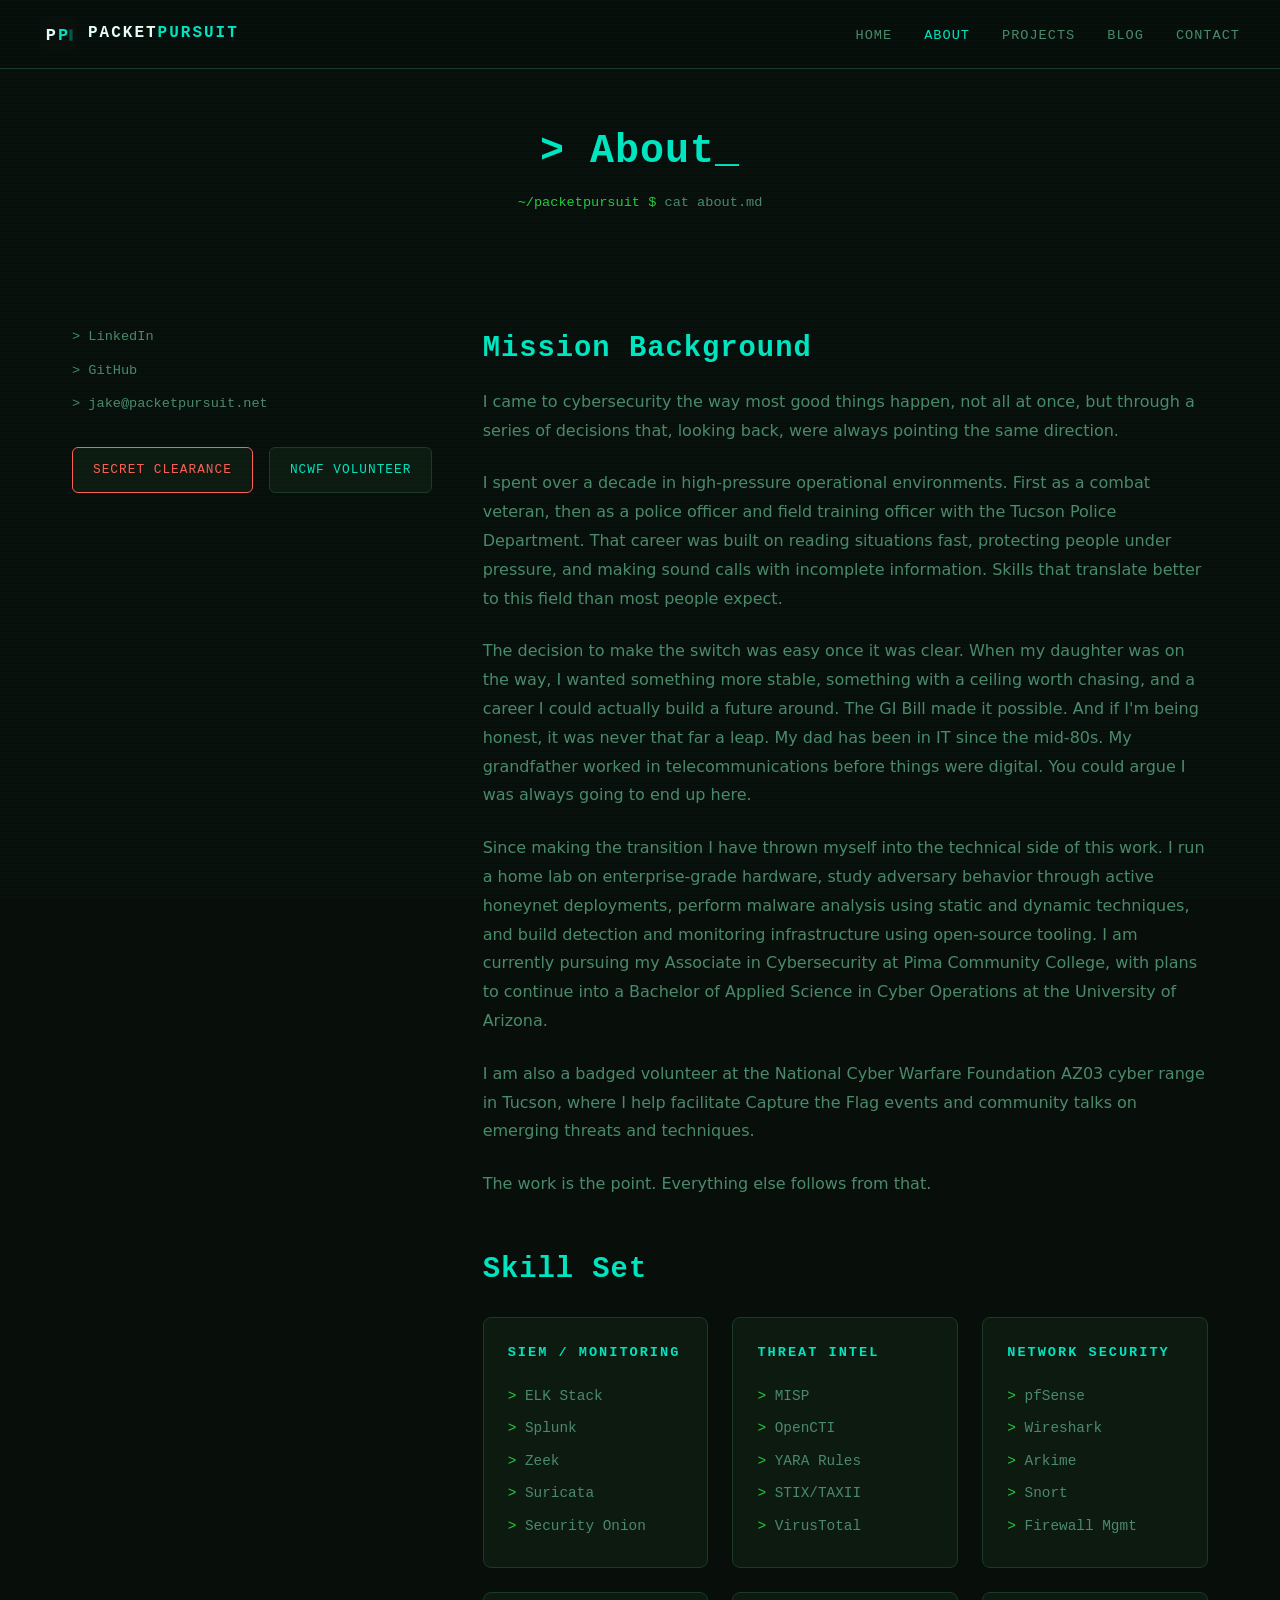
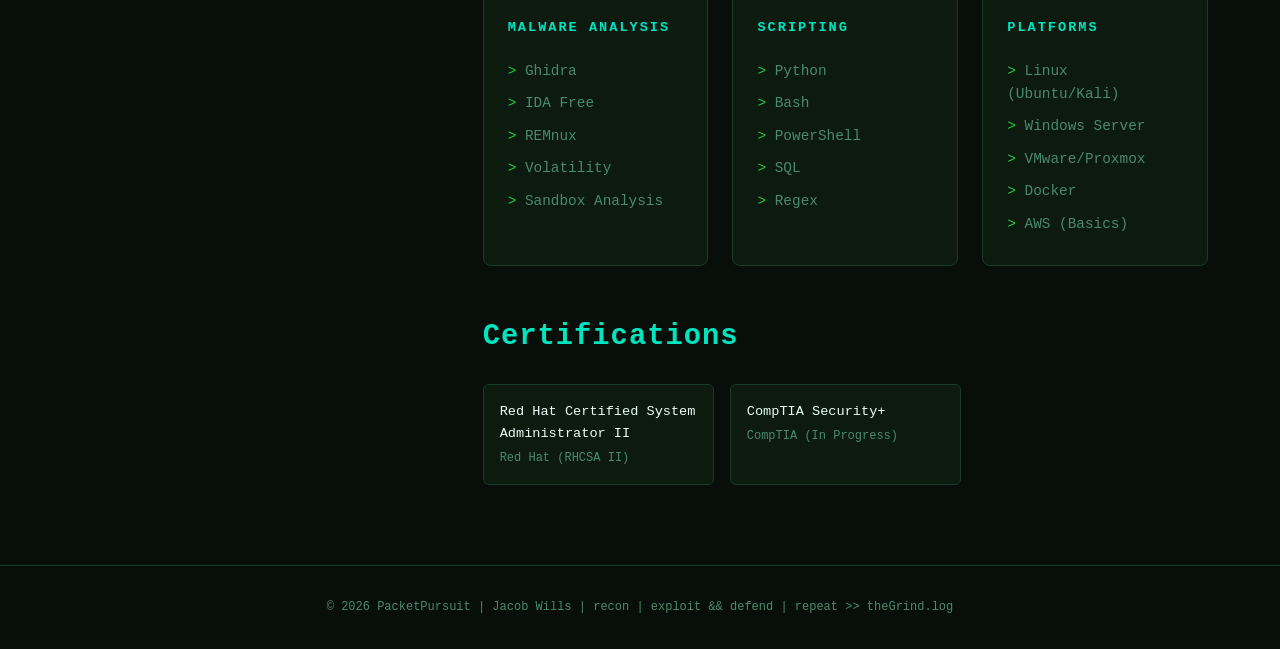
==== commit 828e31f1: "major content update: about rewrite, honeynet project detail, blog post 1, all assets About: profile" ====
--- a/about.html
+++ b/about.html
@@ -41,12 +41,9 @@
             <div class="about-grid">
                 <!-- Sidebar -->
                 <div class="about-sidebar fade-in">
-                    <div class="photo-placeholder">
-                        <img id="profile-photo" src="assets/profile.jpg" alt="Jacob Wills" onerror="this.style.display='none'; this.nextElementSibling.style.display='block';">
-                        <span style="display:block;">[ photo, upload yours ]</span>
-                    </div>
+                    <img src="assets/profile-photo.jpg" alt="Jacob Wills" class="profile-photo" onerror="this.style.display='none';">
                     <div class="social-links">
-                        <a href="https://linkedin.com/in/jacobwills" target="_blank" rel="noopener">&gt; LinkedIn</a>
+                        <a href="https://www.linkedin.com/in/jacob-wills-64ba38330/" target="_blank" rel="noopener">&gt; LinkedIn</a>
                         <a href="https://github.com/PacketPursuit" target="_blank" rel="noopener">&gt; GitHub</a>
                         <a href="mailto:jake@packetpursuit.net">&gt; jake@packetpursuit.net</a>
                     </div>
@@ -64,13 +61,13 @@
                         I came to cybersecurity the way most good things happen, not all at once, but through a series of decisions that, looking back, were always pointing the same direction.
                     </p>
                     <p>
-                        I spent over a decade in high-pressure operational environments, first as a combat veteran and then as a police officer and field training officer with the Tucson Police Department. That career was built on reading situations fast, protecting people under pressure, and making sound calls with incomplete information. Skills that translate better to this field than most people expect.
+                        I spent over a decade in high-pressure operational environments. First as a combat veteran, then as a police officer and field training officer with the Tucson Police Department. That career was built on reading situations fast, protecting people under pressure, and making sound calls with incomplete information. Skills that translate better to this field than most people expect.
                     </p>
                     <p>
-                        The decision to make the switch wasn't hard. When my daughter was on the way, I knew I wanted something more stable, something with a ceiling worth chasing, and something I could actually build a future around. The GI Bill made it possible. And honestly, it was never that far a leap. My dad has been in IT since the mid-80s. My grandfather worked in telecommunications in a central office back when switching was still mechanical. You could argue I was always going to end up here.
+                        The decision to make the switch was easy once it was clear. When my daughter was on the way, I wanted something more stable, something with a ceiling worth chasing, and a career I could actually build a future around. The GI Bill made it possible. And if I'm being honest, it was never that far a leap. My dad has been in IT since the mid-80s. My grandfather worked in telecommunications before things were digital. You could argue I was always going to end up here.
                     </p>
                     <p>
-                        Since making the transition I have thrown myself into the technical side of this work. I run a home lab environment on enterprise-grade hardware, study adversary behavior through active honeynet deployments, perform malware analysis using static and dynamic techniques, and build out detection and monitoring infrastructure using open-source tooling. I am currently a student at Pima Community College pursuing my Associate in Cybersecurity, with plans to continue into a Bachelor of Applied Science in Cyber Operations at the University of Arizona.
+                        Since making the transition I have thrown myself into the technical side of this work. I run a home lab on enterprise-grade hardware, study adversary behavior through active honeynet deployments, perform malware analysis using static and dynamic techniques, and build detection and monitoring infrastructure using open-source tooling. I am currently pursuing my Associate in Cybersecurity at Pima Community College, with plans to continue into a Bachelor of Applied Science in Cyber Operations at the University of Arizona.
                     </p>
                     <p>
                         I am also a badged volunteer at the National Cyber Warfare Foundation AZ03 cyber range in Tucson, where I help facilitate Capture the Flag events and community talks on emerging threats and techniques.
--- a/css/style.css
+++ b/css/style.css
@@ -368,6 +368,171 @@
     color: var(--text-secondary);
     font-size: 0.85rem;
     margin-bottom: 1.5rem;
+    overflow: hidden;
+}
+
+.profile-photo {
+    width: 220px;
+    height: 220px;
+    max-width: 100%;
+    border-radius: 50%;
+    object-fit: cover;
+    border: 3px solid var(--accent);
+    box-shadow: 0 0 0 2px var(--bg), 0 0 24px rgba(0, 229, 192, 0.25);
+    display: block;
+    margin: 0 auto 1.5rem auto;
+}
+
+/* ===== PROJECT IMAGES ===== */
+.project-img {
+    display: block;
+    width: 100%;
+    max-width: 100%;
+    height: auto;
+    border: 1px solid var(--border);
+    border-radius: 6px;
+    margin: 1rem 0;
+    transition: border-color 0.3s, transform 0.3s;
+}
+
+.project-img:hover {
+    border-color: var(--accent);
+}
+
+/* ===== SCREENSHOT GALLERY ===== */
+.screenshot-gallery {
+    display: grid;
+    grid-template-columns: repeat(3, 1fr);
+    gap: 1rem;
+    margin: 1.5rem 0;
+}
+
+.screenshot-gallery figure {
+    margin: 0;
+    background: var(--bg);
+    border: 1px solid var(--border);
+    border-radius: 6px;
+    overflow: hidden;
+    cursor: pointer;
+    transition: border-color 0.3s, transform 0.3s, box-shadow 0.3s;
+}
+
+.screenshot-gallery figure:hover {
+    border-color: var(--accent);
+    transform: translateY(-3px);
+    box-shadow: 0 4px 16px rgba(0, 229, 192, 0.15);
+}
+
+.screenshot-gallery img {
+    display: block;
+    width: 100%;
+    height: 160px;
+    object-fit: cover;
+    background: var(--surface);
+}
+
+.screenshot-gallery figcaption {
+    padding: 0.6rem 0.8rem;
+    font-family: var(--font-mono);
+    font-size: 0.7rem;
+    color: var(--text-secondary);
+    line-height: 1.4;
+    border-top: 1px solid var(--border);
+}
+
+@media (max-width: 768px) {
+    .screenshot-gallery {
+        grid-template-columns: 1fr;
+    }
+}
+
+/* ===== LIGHTBOX ===== */
+.lightbox {
+    position: fixed;
+    inset: 0;
+    background: rgba(0, 0, 0, 0.92);
+    display: none;
+    align-items: center;
+    justify-content: center;
+    z-index: 20000;
+    padding: 2rem;
+    cursor: zoom-out;
+}
+
+.lightbox.open {
+    display: flex;
+}
+
+.lightbox img {
+    max-width: 95%;
+    max-height: 90%;
+    border: 1px solid var(--accent);
+    border-radius: 6px;
+    box-shadow: 0 0 40px rgba(0, 229, 192, 0.25);
+}
+
+.lightbox-caption {
+    position: absolute;
+    bottom: 2rem;
+    left: 0;
+    right: 0;
+    text-align: center;
+    font-family: var(--font-mono);
+    font-size: 0.85rem;
+    color: var(--accent);
+    padding: 0 2rem;
+}
+
+.lightbox-close {
+    position: absolute;
+    top: 1.5rem;
+    right: 2rem;
+    color: var(--accent);
+    font-family: var(--font-mono);
+    font-size: 2rem;
+    background: none;
+    border: none;
+    cursor: pointer;
+}
+
+/* ===== SLIDES EMBED ===== */
+.slides-embed {
+    margin: 1.5rem 0;
+    border: 1px solid var(--border);
+    border-radius: 6px;
+    overflow: hidden;
+    background: var(--bg);
+}
+
+.slides-embed iframe {
+    display: block;
+    width: 100%;
+    border: none;
+}
+
+/* ===== BLOG POST FULL CONTENT ===== */
+.post-content {
+    max-height: 0;
+    overflow: hidden;
+    transition: max-height 0.5s ease;
+}
+
+.post-content.open {
+    max-height: 4000px;
+}
+
+.post-content p {
+    color: var(--text-secondary);
+    font-size: 0.9rem;
+    line-height: 1.75;
+    margin-top: 1rem;
+    padding-top: 1rem;
+    border-top: 1px solid var(--border);
+}
+
+.post-content p + p {
+    border-top: none;
+    padding-top: 0;
 }
 
 .social-links {
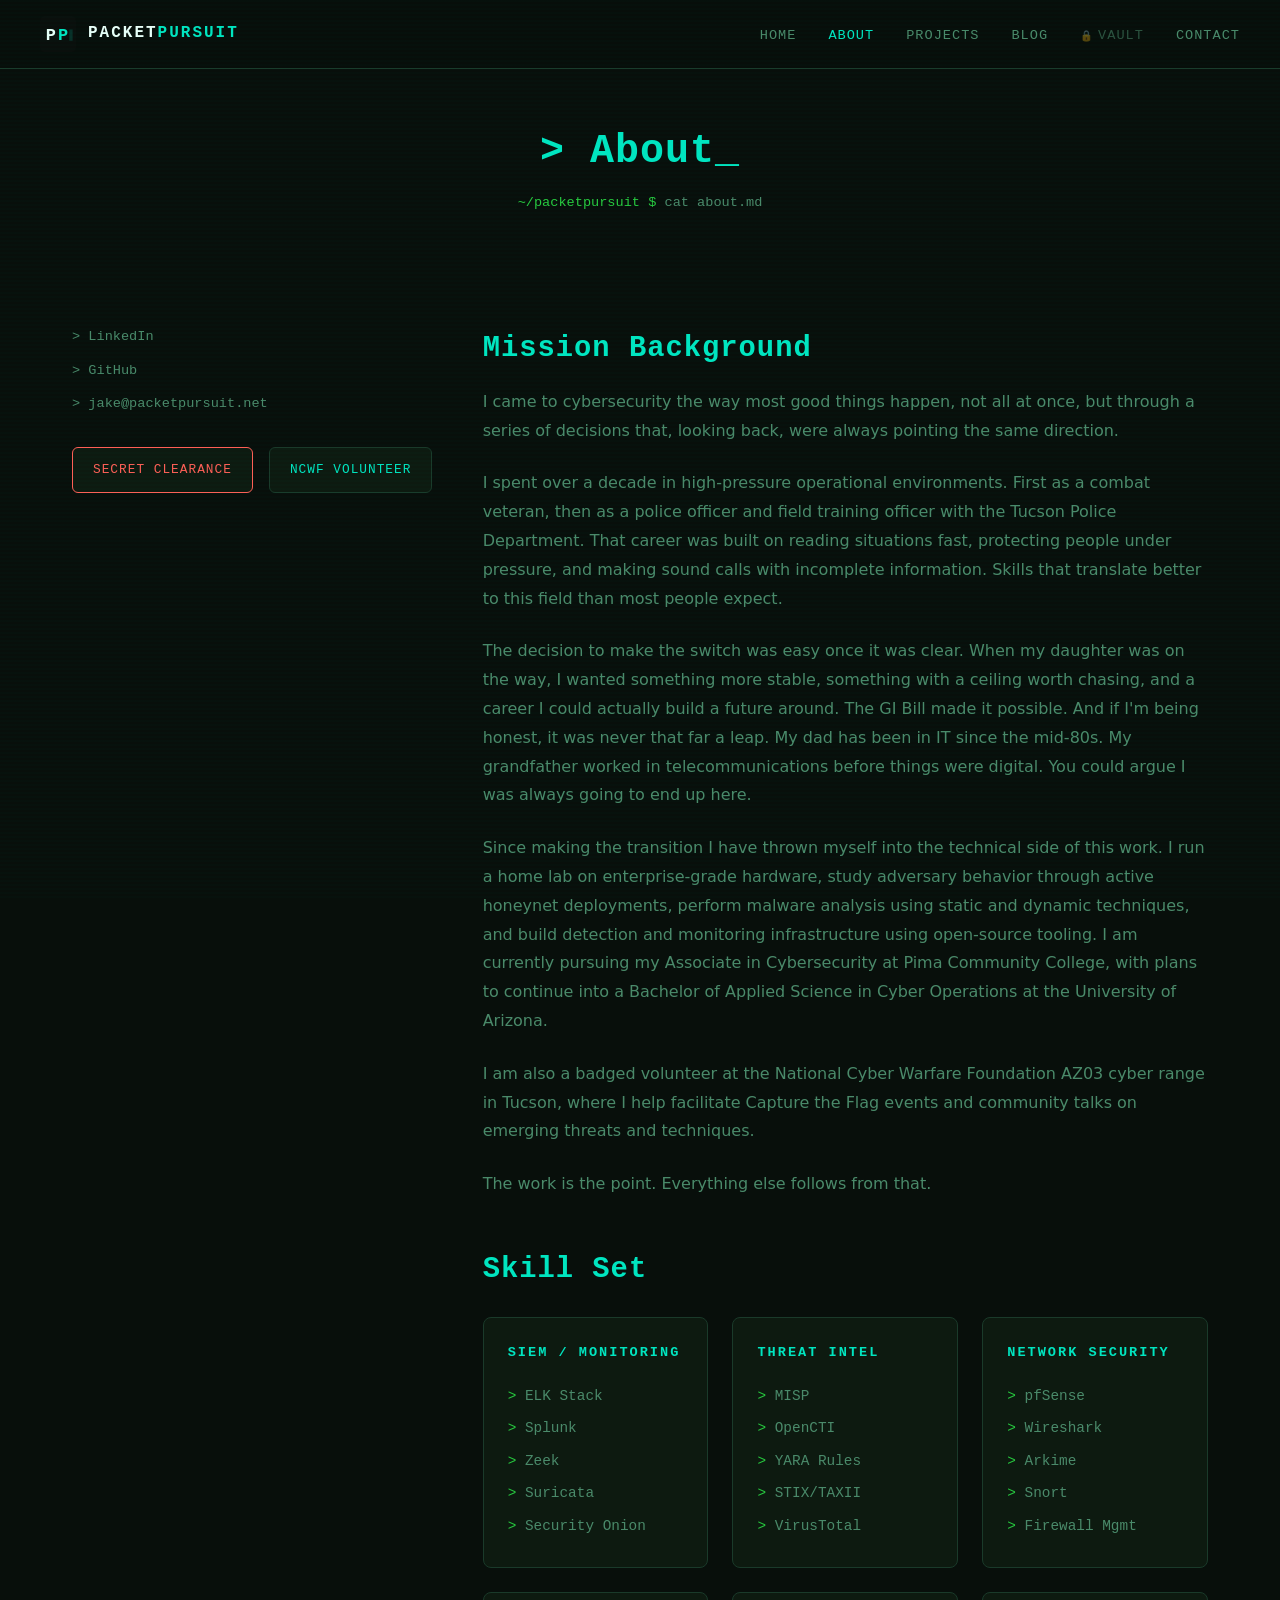
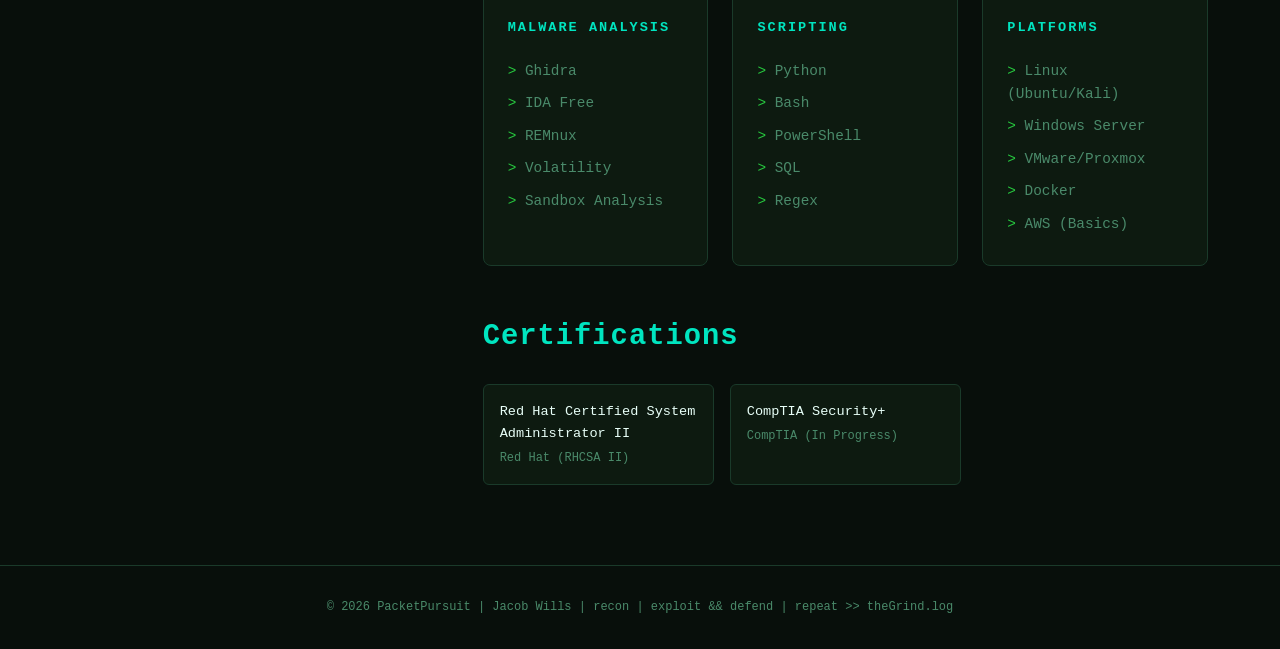
==== commit 51d76932: "feat: vault CTF page with flag gate, personal content sections, vault photos, robots.txt flag New va" ====
--- a/about.html
+++ b/about.html
@@ -24,6 +24,7 @@
                 <li><a href="about.html" class="active">About</a></li>
                 <li><a href="projects.html">Projects</a></li>
                 <li><a href="blog.html">Blog</a></li>
+                <li><a href="vault.html" class="vault-link">Vault</a></li>
                 <li><a href="contact.html">Contact</a></li>
             </ul>
         </div>
--- a/css/style.css
+++ b/css/style.css
@@ -726,11 +726,11 @@
 .project-detail {
     max-height: 0;
     overflow: hidden;
-    transition: max-height 0.4s ease;
+    transition: max-height 0.6s ease;
 }
 
 .project-detail.open {
-    max-height: 500px;
+    max-height: 8000px;
 }
 
 .project-detail p {
@@ -822,16 +822,21 @@
     transform: translateY(-2px);
 }
 
-.post-card .post-date {
+.post-card .post-date,
+.post-card .post-meta {
     font-family: var(--font-mono);
     font-size: 0.75rem;
     color: var(--text-secondary);
     margin-bottom: 0.5rem;
 }
 
-.post-card h3 {
+.post-card h3,
+.post-card .post-title {
+    font-family: var(--font-mono);
     font-size: 1.1rem;
+    color: var(--text);
     margin-bottom: 0.5rem;
+    letter-spacing: 0.5px;
 }
 
 .post-card .post-tags {
@@ -849,16 +854,41 @@
     color: var(--accent);
 }
 
-.post-card .excerpt {
+.post-card .excerpt,
+.post-card .post-excerpt {
     color: var(--text-secondary);
     font-size: 0.85rem;
     line-height: 1.6;
     margin-bottom: 0.75rem;
+    display: -webkit-box;
+    -webkit-line-clamp: 2;
+    -webkit-box-orient: vertical;
+    overflow: hidden;
+}
+
+.post-card .post-body {
+    margin-top: 0.75rem;
+    padding-top: 0.75rem;
+    border-top: 1px solid var(--border);
+}
+
+.post-card .post-body p {
+    color: var(--text-secondary);
+    font-size: 0.88rem;
+    line-height: 1.7;
+    margin-bottom: 0.85rem;
+}
+
+.post-card .post-body p:last-child {
+    margin-bottom: 0;
 }
 
 .post-card .read-more {
+    display: inline-block;
+    margin-top: 0.25rem;
     font-family: var(--font-mono);
     font-size: 0.8rem;
+    cursor: pointer;
 }
 
 .automation-note {
@@ -1214,6 +1244,530 @@
 
 .page-header .prompt-line span {
     color: var(--green);
+}
+
+/* ===== VAULT NAV LINK ===== */
+nav ul a.vault-link {
+    opacity: 0.55;
+    transition: opacity 0.3s, color 0.3s, text-shadow 0.3s;
+}
+
+nav ul a.vault-link::before {
+    content: '\1F512';
+    display: inline-block;
+    margin-right: 4px;
+    font-size: 0.75em;
+    opacity: 0.7;
+}
+
+nav ul a.vault-link:hover,
+nav ul a.vault-link.active {
+    opacity: 1;
+    color: var(--accent);
+    text-shadow: 0 0 8px rgba(0, 229, 192, 0.6);
+}
+
+/* ===== VAULT LOCKED STATE ===== */
+.vault-locked-wrap {
+    min-height: 100vh;
+    display: flex;
+    align-items: center;
+    justify-content: center;
+    padding-top: 120px;
+    padding-bottom: 4rem;
+}
+
+.vault-terminal {
+    max-width: 680px;
+    width: 100%;
+    margin: 0 auto;
+    background: var(--surface);
+    border: 1px solid var(--border);
+    border-radius: 8px;
+    padding: 1.5rem 2rem 2rem 2rem;
+    box-shadow: 0 0 40px rgba(0, 229, 192, 0.08);
+    position: relative;
+    transition: opacity 0.6s ease, transform 0.6s ease, filter 0.6s ease;
+}
+
+.vault-terminal .terminal-dots {
+    display: flex;
+    gap: 8px;
+    margin-bottom: 1rem;
+    padding-bottom: 0.8rem;
+    border-bottom: 1px solid var(--border);
+}
+
+.vault-prompt {
+    font-family: var(--font-mono);
+    color: var(--text-secondary);
+    font-size: 0.85rem;
+    margin-bottom: 0.25rem;
+}
+
+.pp-green {
+    color: var(--green);
+}
+
+.vault-policy {
+    font-family: var(--font-mono);
+    color: var(--text-secondary);
+    font-size: 0.85rem;
+    line-height: 1.7;
+    margin: 1rem 0;
+    white-space: pre-wrap;
+    background: none;
+    border: none;
+}
+
+.vault-form {
+    display: flex;
+    align-items: center;
+    gap: 0.5rem;
+    margin-top: 0.5rem;
+    font-family: var(--font-mono);
+}
+
+.vault-input-label {
+    color: var(--green);
+    font-size: 1rem;
+}
+
+#vault-input {
+    flex: 1;
+    background: var(--bg);
+    border: 1px solid var(--border);
+    border-radius: 4px;
+    color: var(--text);
+    font-family: var(--font-mono);
+    font-size: 0.9rem;
+    padding: 0.55rem 0.8rem;
+    outline: none;
+    transition: border-color 0.2s, box-shadow 0.2s;
+}
+
+#vault-input:focus {
+    border-color: var(--accent);
+    box-shadow: 0 0 0 2px rgba(0, 229, 192, 0.15);
+}
+
+.vault-enter-btn {
+    background: none;
+    border: 1px solid var(--accent);
+    color: var(--accent);
+    font-family: var(--font-mono);
+    font-size: 0.85rem;
+    padding: 0.5rem 1rem;
+    border-radius: 4px;
+    cursor: pointer;
+    transition: background 0.2s, color 0.2s;
+}
+
+.vault-enter-btn:hover {
+    background: var(--accent);
+    color: var(--bg);
+}
+
+.vault-denied {
+    font-family: var(--font-mono);
+    font-size: 0.85rem;
+    color: #ff5f56;
+    margin-top: 1rem;
+    opacity: 0;
+    transition: opacity 0.3s;
+    text-shadow: 0 0 6px rgba(255, 95, 86, 0.5);
+}
+
+.vault-denied.visible {
+    opacity: 1;
+}
+
+@keyframes flash-denied {
+    0%, 100% { border-color: var(--border); box-shadow: 0 0 40px rgba(0, 229, 192, 0.08); }
+    25%, 75% { border-color: #ff5f56; box-shadow: 0 0 30px rgba(255, 95, 86, 0.35); }
+}
+
+.vault-terminal.flash-denied {
+    animation: flash-denied 0.55s ease;
+}
+
+@keyframes vault-wipe {
+    0% { opacity: 1; transform: scaleY(1); filter: none; }
+    40% { opacity: 1; filter: brightness(1.8); }
+    70% { opacity: 0.4; transform: scaleY(0.05); filter: brightness(2.5); }
+    100% { opacity: 0; transform: scaleY(0); filter: brightness(3); }
+}
+
+.vault-terminal.vault-wipe {
+    animation: vault-wipe 0.75s ease forwards;
+    transform-origin: center;
+}
+
+/* ===== VAULT UNLOCKED STATE ===== */
+@keyframes vault-reveal {
+    0% { opacity: 0; transform: translateY(20px); }
+    100% { opacity: 1; transform: translateY(0); }
+}
+
+.vault-unlocked-wrap {
+    padding-top: 120px;
+    padding-bottom: 4rem;
+}
+
+.vault-unlocked-wrap.vault-reveal {
+    animation: vault-reveal 0.7s ease;
+}
+
+.vault-container {
+    max-width: 900px;
+}
+
+.vault-header {
+    text-align: left;
+    margin-bottom: 3rem;
+    padding-bottom: 1.5rem;
+    border-bottom: 1px solid var(--border);
+}
+
+.vault-h1 {
+    font-family: var(--font-mono);
+    color: var(--accent);
+    font-size: 2rem;
+    letter-spacing: 2px;
+    margin-bottom: 0.3rem;
+}
+
+.vault-subtle {
+    font-family: var(--font-mono);
+    color: var(--text-secondary);
+    font-size: 0.85rem;
+}
+
+.vault-section {
+    margin-bottom: 2.5rem;
+    padding: 1.75rem 2rem;
+    background: var(--surface);
+    border: 1px solid var(--border);
+    border-radius: 8px;
+    transition: border-color 0.3s;
+}
+
+.vault-section:hover {
+    border-color: rgba(0, 229, 192, 0.35);
+}
+
+.vault-section-title {
+    font-family: var(--font-mono);
+    font-size: 1.1rem;
+    color: var(--accent);
+    letter-spacing: 1px;
+    margin-bottom: 1.25rem;
+    cursor: pointer;
+    user-select: none;
+    display: flex;
+    align-items: center;
+    justify-content: space-between;
+}
+
+.vault-section-title::after {
+    content: '[ -- ]';
+    font-size: 0.7rem;
+    color: var(--text-secondary);
+    font-weight: normal;
+    letter-spacing: 0;
+}
+
+.vault-section.collapsed .vault-section-title::after {
+    content: '[ ++ ]';
+}
+
+.vault-section-body {
+    overflow: hidden;
+    max-height: 10000px;
+    transition: max-height 0.5s ease, opacity 0.3s ease;
+}
+
+.vault-section.collapsed .vault-section-body {
+    max-height: 0;
+    opacity: 0;
+}
+
+.vault-section-body p {
+    color: var(--text-secondary);
+    font-size: 0.95rem;
+    line-height: 1.75;
+    margin-bottom: 1rem;
+}
+
+.vault-section-body p strong {
+    color: var(--text);
+}
+
+.vault-subhead {
+    font-family: var(--font-mono);
+    color: var(--accent);
+    font-size: 0.9rem;
+    letter-spacing: 1px;
+    margin: 1.5rem 0 0.75rem 0;
+}
+
+.vault-list {
+    list-style: none;
+    padding: 0;
+    margin: 0.5rem 0 1.25rem 0;
+}
+
+.vault-list li {
+    color: var(--text-secondary);
+    font-size: 0.9rem;
+    line-height: 1.7;
+    padding: 0.25rem 0 0.25rem 1.25rem;
+    position: relative;
+}
+
+.vault-list li::before {
+    content: '>';
+    position: absolute;
+    left: 0;
+    color: var(--green);
+}
+
+.vault-list-mono li {
+    font-family: var(--font-mono);
+    font-size: 0.88rem;
+}
+
+/* ===== VAULT PHOTO GRID ===== */
+.vault-photo-grid {
+    display: grid;
+    grid-template-columns: repeat(auto-fit, minmax(220px, 1fr));
+    gap: 1rem;
+    margin-top: 1.5rem;
+}
+
+.vault-photo {
+    margin: 0;
+    background: var(--bg);
+    border: 1px solid var(--border);
+    border-radius: 6px;
+    overflow: hidden;
+    transition: border-color 0.3s, transform 0.3s, box-shadow 0.3s;
+}
+
+.vault-photo:hover {
+    border-color: var(--accent);
+    transform: translateY(-3px);
+    box-shadow: 0 4px 18px rgba(0, 229, 192, 0.2);
+}
+
+.vault-photo img {
+    display: block;
+    width: 100%;
+    height: 220px;
+    object-fit: cover;
+}
+
+.vault-photo figcaption {
+    padding: 0.6rem 0.8rem;
+    font-family: var(--font-mono);
+    font-size: 0.72rem;
+    color: var(--text-secondary);
+    border-top: 1px solid var(--border);
+}
+
+.vault-photo-wide {
+    max-width: 540px;
+    margin: 1.5rem 0 0 0;
+}
+
+.vault-photo-wide img {
+    height: auto;
+    max-height: 400px;
+}
+
+/* ===== VAULT GAME CARDS ===== */
+.vault-card-grid {
+    display: grid;
+    grid-template-columns: repeat(auto-fit, minmax(280px, 1fr));
+    gap: 1.25rem;
+    margin-top: 0.5rem;
+}
+
+.vault-card {
+    background: var(--bg);
+    border: 1px solid var(--border);
+    border-radius: 6px;
+    padding: 1.25rem;
+    transition: border-color 0.3s;
+}
+
+.vault-card:hover {
+    border-color: var(--accent);
+}
+
+.vault-card-head {
+    display: flex;
+    align-items: center;
+    justify-content: space-between;
+    gap: 0.75rem;
+    margin-bottom: 0.75rem;
+    flex-wrap: wrap;
+}
+
+.vault-card-title {
+    font-family: var(--font-mono);
+    color: var(--text);
+    font-size: 0.95rem;
+    font-weight: 700;
+}
+
+.vault-card p {
+    color: var(--text-secondary);
+    font-size: 0.85rem;
+    line-height: 1.65;
+    margin: 0;
+}
+
+.vault-tag {
+    font-family: var(--font-mono);
+    font-size: 0.65rem;
+    padding: 0.2rem 0.55rem;
+    border-radius: 3px;
+    letter-spacing: 1px;
+    text-transform: uppercase;
+    border: 1px solid var(--border);
+}
+
+.tag-active {
+    color: var(--green);
+    border-color: var(--green);
+}
+
+.tag-rotation {
+    color: var(--accent);
+    border-color: var(--accent);
+}
+
+.tag-retired {
+    color: var(--text-secondary);
+}
+
+/* ===== VAULT YOUTUBE GRID ===== */
+.vault-yt-grid {
+    display: grid;
+    grid-template-columns: repeat(auto-fit, minmax(240px, 1fr));
+    gap: 1rem;
+    margin-top: 0.5rem;
+}
+
+.vault-yt-card {
+    display: block;
+    background: var(--bg);
+    border: 1px solid var(--border);
+    border-radius: 6px;
+    padding: 1rem 1.1rem;
+    color: var(--text-secondary);
+    transition: border-color 0.3s, transform 0.3s, box-shadow 0.3s;
+}
+
+.vault-yt-card:hover {
+    border-color: var(--accent);
+    color: var(--text-secondary);
+    transform: translateY(-2px);
+    box-shadow: 0 4px 14px rgba(0, 229, 192, 0.12);
+}
+
+.vault-yt-name {
+    font-family: var(--font-mono);
+    color: var(--accent);
+    font-size: 0.9rem;
+    font-weight: 700;
+    margin-bottom: 0.35rem;
+}
+
+.vault-yt-card p {
+    color: var(--text-secondary);
+    font-size: 0.78rem;
+    line-height: 1.55;
+    margin: 0;
+}
+
+/* ===== VAULT OBSESSION CARD ===== */
+.vault-obsession {
+    background: var(--bg);
+    border-left: 3px solid var(--accent);
+    border-radius: 4px;
+    padding: 1.25rem 1.5rem;
+    box-shadow: 0 0 22px rgba(0, 229, 192, 0.08);
+}
+
+.vault-obsession h3 {
+    font-family: var(--font-mono);
+    color: var(--accent);
+    font-size: 1rem;
+    letter-spacing: 1px;
+    margin-bottom: 0.75rem;
+}
+
+.vault-obsession p {
+    color: var(--text-secondary);
+    font-size: 0.9rem;
+    line-height: 1.75;
+    margin-bottom: 0.85rem;
+}
+
+.vault-obsession p:last-child {
+    margin-bottom: 0;
+}
+
+/* ===== VAULT CONTACT BLOCK ===== */
+.vault-discord-btn {
+    display: inline-block;
+    font-family: var(--font-mono);
+    font-size: 0.85rem;
+    color: var(--accent);
+    border: 1px solid var(--accent);
+    border-radius: 4px;
+    padding: 0.5rem 1rem;
+    margin: 0.5rem 0 1rem 0;
+    transition: background 0.2s, color 0.2s;
+}
+
+.vault-discord-btn:hover {
+    background: var(--accent);
+    color: var(--bg);
+}
+
+.vault-contact-block {
+    font-family: var(--font-mono);
+    color: var(--text-secondary);
+    font-size: 0.88rem;
+    line-height: 1.8;
+    background: var(--bg);
+    border: 1px solid var(--border);
+    border-radius: 4px;
+    padding: 0.9rem 1.2rem;
+    margin-top: 0.5rem;
+    white-space: pre-wrap;
+}
+
+/* ===== VAULT CLOSING ===== */
+.vault-closing {
+    margin-top: 3rem;
+    padding-top: 1.75rem;
+    border-top: 1px solid var(--border);
+    text-align: left;
+    font-family: var(--font-mono);
+}
+
+.vault-closing p {
+    color: var(--text-secondary);
+    font-size: 0.9rem;
+    line-height: 1.7;
+}
+
+.vault-closing a {
+    color: var(--accent);
 }
 
 /* ===== RESPONSIVE ===== */
@@ -1303,4 +1857,27 @@
         bottom: 1rem;
         right: 1rem;
     }
-}
+
+    /* Vault mobile adjustments */
+    .vault-terminal {
+        padding: 1.25rem 1.25rem 1.5rem 1.25rem;
+    }
+
+    .vault-policy {
+        font-size: 0.75rem;
+    }
+
+    .vault-form {
+        flex-wrap: wrap;
+    }
+
+    .vault-section {
+        padding: 1.25rem 1.25rem;
+    }
+
+    .vault-photo-grid,
+    .vault-card-grid,
+    .vault-yt-grid {
+        grid-template-columns: 1fr;
+    }
+}
